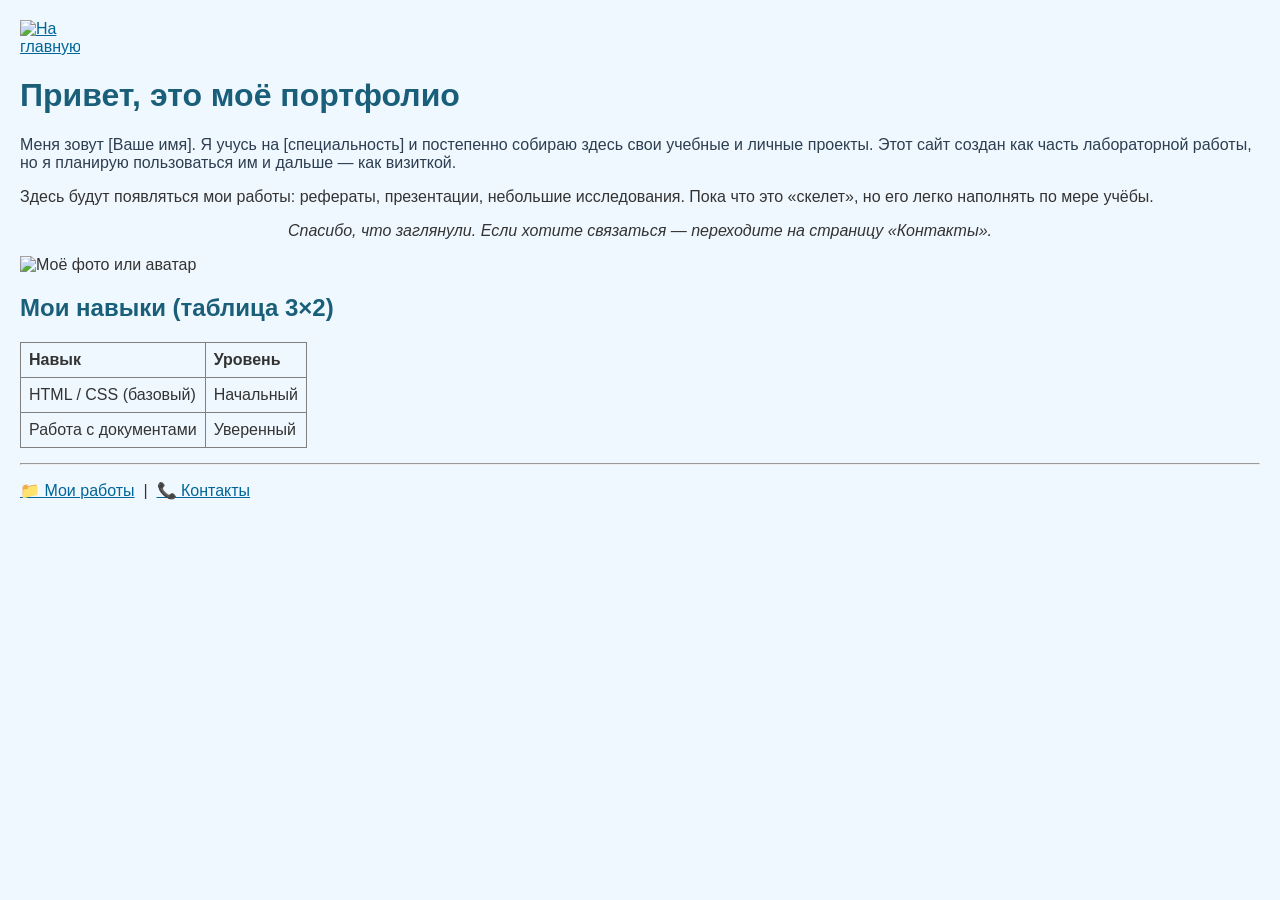
==== index.html @ 4615b254 "Add files via upload" ====
<!DOCTYPE html>
<html lang="ru">
<head>
    <meta charset="UTF-8">
    <title>Моё портфолио — Главная</title>
    <link rel="stylesheet" href="style.css">
</head>
<!-- bgcolor оставлен для выполнения требования первого задания,
     но фактический фон задаётся в style.css -->
<body bgcolor="#f0f8ff">

    <!-- Логотип-ссылка на главную (требование: картинка в левом верхнем углу) -->
    <a href="index.html">
        <img src="images/logo.png" alt="На главную" class="logo">
    </a>

    <h1 class="main-title">Привет, это моё портфолио</h1>

    <!-- Первый абзац. font использован для требования из первого задания -->
    <p>
        <font face="Arial" color="#2c3e50" size="3">
            Меня зовут [Ваше имя]. Я учусь на [специальность] и постепенно собираю здесь свои учебные и личные проекты.
            Этот сайт создан как часть лабораторной работы, но я планирую пользоваться им и дальше — как визиткой.
        </font>
    </p>

    <!-- Второй абзац -->
    <p>
        Здесь будут появляться мои работы: рефераты, презентации, небольшие исследования.
        Пока что это «скелет», но его легко наполнять по мере учёбы.
    </p>

    <!-- Третий абзац: по центру и курсивом -->
    <p style="text-align: center; font-style: italic;">
        Спасибо, что заглянули. Если хотите связаться — переходите на страницу «Контакты».
    </p>

    <!-- Картинка на главной -->
    <img src="images/avatar.jpg" alt="Моё фото или аватар" class="avatar">

    <h2>Мои навыки (таблица 3×2)</h2>
    <!-- Таблица из 3 строк и 2 столбцов -->
    <table border="1" cellpadding="8" cellspacing="0">
        <tr>
            <td><b>Навык</b></td>
            <td><b>Уровень</b></td>
        </tr>
        <tr>
            <td>HTML / CSS (базовый)</td>
            <td>Начальный</td>
        </tr>
        <tr>
            <td>Работа с документами</td>
            <td>Уверенный</td>
        </tr>
    </table>

    <hr>

    <!-- Ссылки на другие страницы сайта (требование из первого задания) -->
    <p>
        <a href="1.html">📁 Мои работы</a> &nbsp;|&nbsp;
        <a href="2.html">📞 Контакты</a>
    </p>

</body>
</html>
---- style.css ----
/* Общие стили для всех страниц */
body {
    font-family: Arial, sans-serif;
    background-color: #f0f8ff; /* цвет фона всех страниц */
    color: #333;
    margin: 20px;
}

/* Цвет всех заголовков */
h1, h2 {
    color: #1a5f7a;
}

/* Логотип в левом верхнем углу */
.logo {
    width: 60px;
    height: auto;
    display: block;
    margin-bottom: 10px;
}

/* Анимация пульсации для главного заголовка (требование HTML2) */
.main-title {
    animation: pulse 2s infinite;
}

@keyframes pulse {
    0% { transform: scale(1); }
    50% { transform: scale(1.05); }
    100% { transform: scale(1); }
}

/* Картинка на главной */
.avatar {
    max-width: 200px;
    height: auto;
    display: block;
    margin: 15px 0;
}

/* Таблица */
table {
    border-collapse: collapse;
    margin: 15px 0;
}

td {
    padding: 8px;
}

/* Страница 1: фоновое изображение для body */
.bg-page {
    background-image: url('images/bg.jpg');
    background-size: cover;
    background-attachment: fixed;
    background-color: #e8f4f8; /* запасной цвет, если картинка не загрузится */
}

/* Обтекание картинки текстом справа (требование HTML2) */
.float-right {
    float: right;
    margin: 0 0 10px 20px;
    max-width: 250px;
    height: auto;
}

/* Ссылки */
a {
    color: #006699;
}

a:hover {
    color: #ff6600;
}
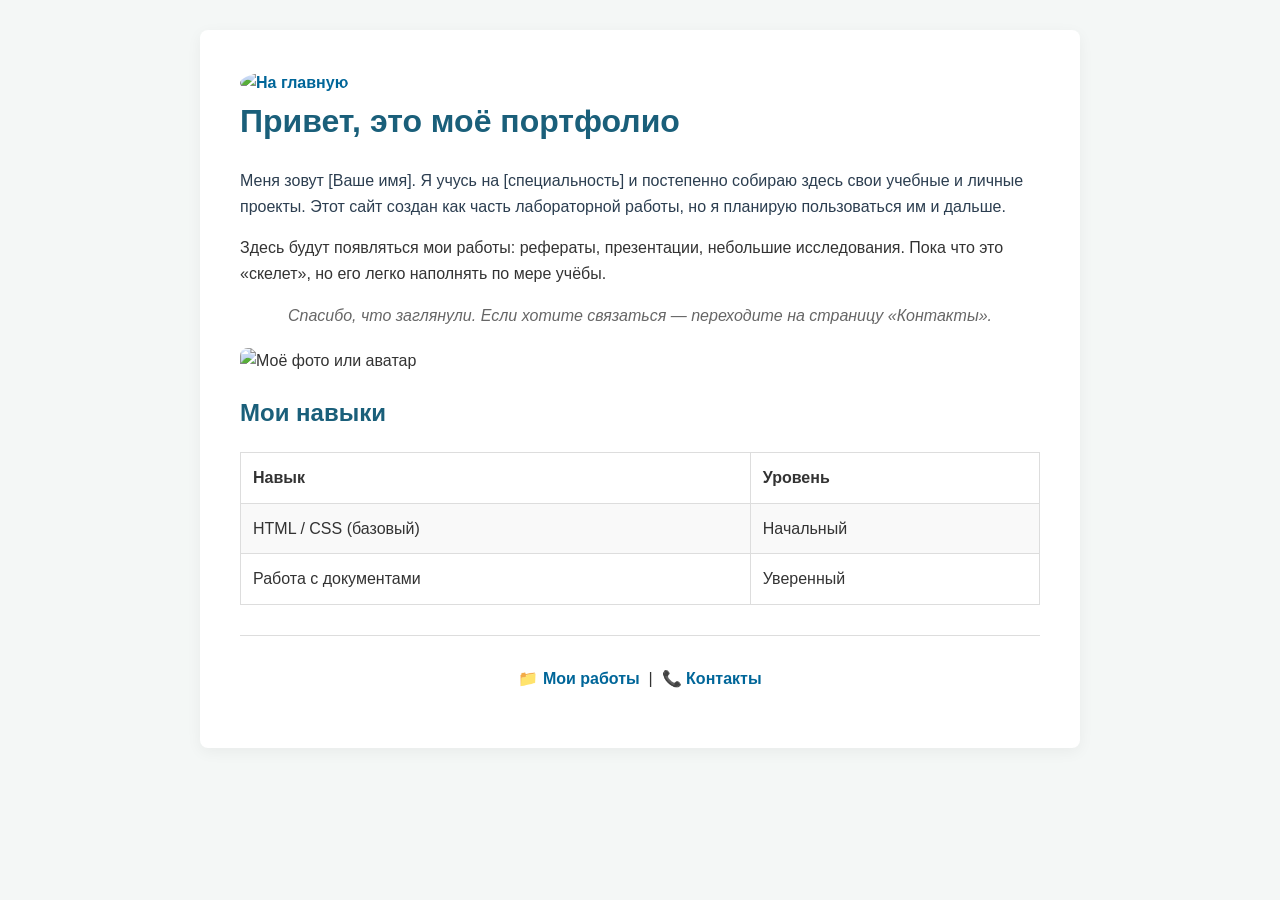
==== commit ab8af25e: "Refactor index.html for better structure and styling Refactored HTML structure and improved formatti" ====
--- a/index.html
+++ b/index.html
@@ -5,42 +5,33 @@
     <title>Моё портфолио — Главная</title>
     <link rel="stylesheet" href="style.css">
 </head>
-<!-- bgcolor оставлен для выполнения требования первого задания,
-     но фактический фон задаётся в style.css -->
 <body bgcolor="#f0f8ff">
 
-    <!-- Логотип-ссылка на главную (требование: картинка в левом верхнем углу) -->
+<div class="container">
     <a href="index.html">
         <img src="images/logo.png" alt="На главную" class="logo">
     </a>
 
     <h1 class="main-title">Привет, это моё портфолио</h1>
 
-    <!-- Первый абзац. font использован для требования из первого задания -->
     <p>
         <font face="Arial" color="#2c3e50" size="3">
-            Меня зовут [Ваше имя]. Я учусь на [специальность] и постепенно собираю здесь свои учебные и личные проекты.
-            Этот сайт создан как часть лабораторной работы, но я планирую пользоваться им и дальше — как визиткой.
+            Меня зовут [Ваше имя]. Я учусь на [специальность] и постепенно собираю здесь свои учебные и личные проекты. Этот сайт создан как часть лабораторной работы, но я планирую пользоваться им и дальше.
         </font>
     </p>
 
-    <!-- Второй абзац -->
     <p>
-        Здесь будут появляться мои работы: рефераты, презентации, небольшие исследования.
-        Пока что это «скелет», но его легко наполнять по мере учёбы.
+        Здесь будут появляться мои работы: рефераты, презентации, небольшие исследования. Пока что это «скелет», но его легко наполнять по мере учёбы.
     </p>
 
-    <!-- Третий абзац: по центру и курсивом -->
-    <p style="text-align: center; font-style: italic;">
+    <p style="text-align: center; font-style: italic; color: #666;">
         Спасибо, что заглянули. Если хотите связаться — переходите на страницу «Контакты».
     </p>
 
-    <!-- Картинка на главной -->
     <img src="images/avatar.jpg" alt="Моё фото или аватар" class="avatar">
 
-    <h2>Мои навыки (таблица 3×2)</h2>
-    <!-- Таблица из 3 строк и 2 столбцов -->
-    <table border="1" cellpadding="8" cellspacing="0">
+    <h2>Мои навыки</h2>
+    <table>
         <tr>
             <td><b>Навык</b></td>
             <td><b>Уровень</b></td>
@@ -57,11 +48,11 @@
 
     <hr>
 
-    <!-- Ссылки на другие страницы сайта (требование из первого задания) -->
-    <p>
+    <p style="text-align: center;">
         <a href="1.html">📁 Мои работы</a> &nbsp;|&nbsp;
         <a href="2.html">📞 Контакты</a>
     </p>
+</div>
 
 </body>
-</html>+</html>
--- a/style.css
+++ b/style.css
@@ -1,74 +1,109 @@
-/* Общие стили для всех страниц */
+/* Базовые настройки */
 body {
-    font-family: Arial, sans-serif;
-    background-color: #f0f8ff; /* цвет фона всех страниц */
+    font-family: 'Segoe UI', Arial, sans-serif;
+    background-color: #f4f7f6; /* Светло-серый фон */
     color: #333;
-    margin: 20px;
+    margin: 0;
+    padding: 0;
+    line-height: 1.6;
 }
 
-/* Цвет всех заголовков */
+/* Центрируем весь контент на странице */
+.container {
+    max-width: 800px;
+    margin: 30px auto;
+    background-color: #ffffff; /* Белая карточка для контента */
+    padding: 40px;
+    border-radius: 8px;
+    box-shadow: 0 4px 15px rgba(0,0,0,0.05); /* Легкая тень */
+}
+
+/* Цвет заголовков */
 h1, h2 {
     color: #1a5f7a;
+    margin-top: 0;
 }
 
-/* Логотип в левом верхнем углу */
+/* Линия-разделитель */
+hr {
+    border: 0;
+    height: 1px;
+    background: #ddd;
+    margin: 30px 0;
+}
+
+/* Логотип */
 .logo {
     width: 60px;
     height: auto;
-    display: block;
-    margin-bottom: 10px;
+    border-radius: 50%; /* Делает логотип круглым (если картинка квадратная) */
 }
 
-/* Анимация пульсации для главного заголовка (требование HTML2) */
+/* Главная картинка (аватар) */
+.avatar {
+    max-width: 100%;
+    height: auto;
+    border-radius: 8px;
+    margin: 20px 0;
+    display: block;
+}
+
+/* Картинка справа от текста на странице "Работы" */
+.float-right {
+    float: right;
+    margin: 0 0 15px 25px;
+    max-width: 250px;
+    height: auto;
+    border-radius: 8px;
+}
+
+/* Таблица */
+table {
+    width: 100%;
+    border-collapse: collapse;
+    margin: 20px 0;
+    background-color: #fff;
+}
+
+td {
+    padding: 12px;
+    border: 1px solid #ddd;
+    text-align: left;
+}
+
+tr:nth-child(even) {
+    background-color: #f9f9f9;
+}
+
+/* Ссылки */
+a {
+    color: #006699;
+    text-decoration: none;
+    font-weight: bold;
+}
+
+a:hover {
+    color: #ff6600;
+    text-decoration: underline;
+}
+
+/* Анимация (требование задания) */
 .main-title {
     animation: pulse 2s infinite;
 }
 
 @keyframes pulse {
     0% { transform: scale(1); }
-    50% { transform: scale(1.05); }
+    50% { transform: scale(1.03); color: #2c8caf; }
     100% { transform: scale(1); }
 }
 
-/* Картинка на главной */
-.avatar {
-    max-width: 200px;
-    height: auto;
-    display: block;
-    margin: 15px 0;
-}
-
-/* Таблица */
-table {
-    border-collapse: collapse;
-    margin: 15px 0;
-}
-
-td {
-    padding: 8px;
-}
-
-/* Страница 1: фоновое изображение для body */
+/* Фоновая картинка для страницы 1.html */
 .bg-page {
     background-image: url('images/bg.jpg');
     background-size: cover;
     background-attachment: fixed;
-    background-color: #e8f4f8; /* запасной цвет, если картинка не загрузится */
 }
-
-/* Обтекание картинки текстом справа (требование HTML2) */
-.float-right {
-    float: right;
-    margin: 0 0 10px 20px;
-    max-width: 250px;
-    height: auto;
+.bg-page .container {
+    background-color: rgba(255, 255, 255, 0.95); /* Полупрозрачный белый фон, чтобы текст читался */
 }
-
-/* Ссылки */
-a {
-    color: #006699;
-}
-
-a:hover {
-    color: #ff6600;
-}
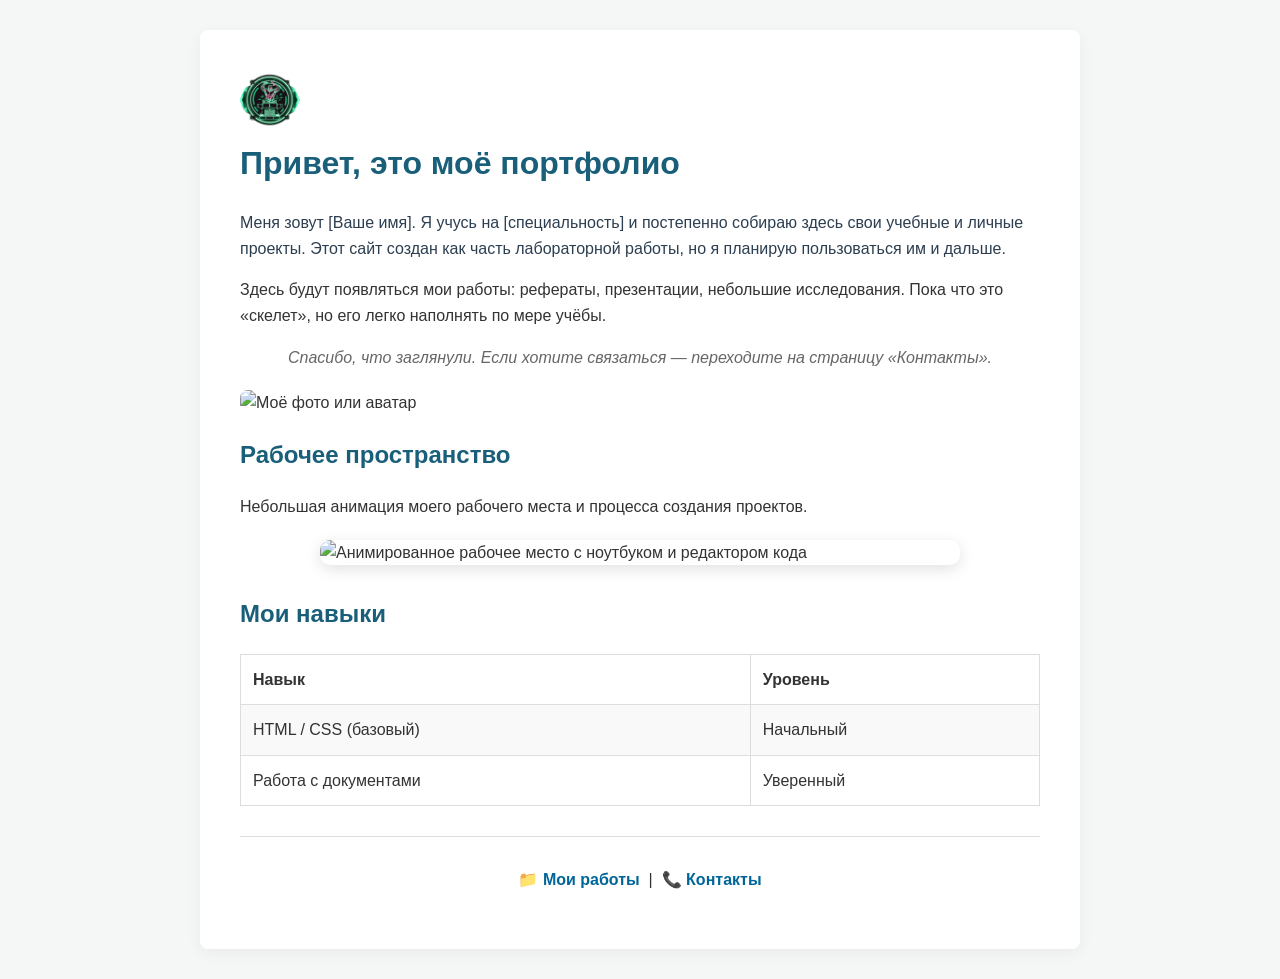
==== commit ae5a4f46: "Add files via upload" ====
--- a/index.html
+++ b/index.html
@@ -1,58 +1,65 @@
-<!DOCTYPE html>
-<html lang="ru">
-<head>
-    <meta charset="UTF-8">
-    <title>Моё портфолио — Главная</title>
-    <link rel="stylesheet" href="style.css">
-</head>
-<body bgcolor="#f0f8ff">
-
-<div class="container">
-    <a href="index.html">
-        <img src="images/logo.png" alt="На главную" class="logo">
-    </a>
-
-    <h1 class="main-title">Привет, это моё портфолио</h1>
-
-    <p>
-        <font face="Arial" color="#2c3e50" size="3">
-            Меня зовут [Ваше имя]. Я учусь на [специальность] и постепенно собираю здесь свои учебные и личные проекты. Этот сайт создан как часть лабораторной работы, но я планирую пользоваться им и дальше.
-        </font>
-    </p>
-
-    <p>
-        Здесь будут появляться мои работы: рефераты, презентации, небольшие исследования. Пока что это «скелет», но его легко наполнять по мере учёбы.
-    </p>
-
-    <p style="text-align: center; font-style: italic; color: #666;">
-        Спасибо, что заглянули. Если хотите связаться — переходите на страницу «Контакты».
-    </p>
-
-    <img src="images/avatar.jpg" alt="Моё фото или аватар" class="avatar">
-
-    <h2>Мои навыки</h2>
-    <table>
-        <tr>
-            <td><b>Навык</b></td>
-            <td><b>Уровень</b></td>
-        </tr>
-        <tr>
-            <td>HTML / CSS (базовый)</td>
-            <td>Начальный</td>
-        </tr>
-        <tr>
-            <td>Работа с документами</td>
-            <td>Уверенный</td>
-        </tr>
-    </table>
-
-    <hr>
-
-    <p style="text-align: center;">
-        <a href="1.html">📁 Мои работы</a> &nbsp;|&nbsp;
-        <a href="2.html">📞 Контакты</a>
-    </p>
-</div>
-
-</body>
-</html>
+<!DOCTYPE html>
+<html lang="ru">
+<head>
+    <meta charset="UTF-8">
+    <title>Моё портфолио — Главная</title>
+    <link rel="stylesheet" href="style.css">
+</head>
+<body bgcolor="#f0f8ff">
+
+<div class="container">
+    <a href="index.html">
+        <img src="images/logo.png" alt="На главную" class="logo">
+    </a>
+
+    <h1 class="main-title">Привет, это моё портфолио</h1>
+
+    <p>
+        <font face="Arial" color="#2c3e50" size="3">
+            Меня зовут [Ваше имя]. Я учусь на [специальность] и постепенно собираю здесь свои учебные и личные проекты. Этот сайт создан как часть лабораторной работы, но я планирую пользоваться им и дальше.
+        </font>
+    </p>
+
+    <p>
+        Здесь будут появляться мои работы: рефераты, презентации, небольшие исследования. Пока что это «скелет», но его легко наполнять по мере учёбы.
+    </p>
+
+    <p style="text-align: center; font-style: italic; color: #666;">
+        Спасибо, что заглянули. Если хотите связаться — переходите на страницу «Контакты».
+    </p>
+
+    <img src="images/avatar.jpg" alt="Моё фото или аватар" class="avatar">
+
+
+    <h2>Рабочее пространство</h2>
+    <p>Небольшая анимация моего рабочего места и процесса создания проектов.</p>
+    <img src="images/portfolio-workspace.gif"
+         alt="Анимированное рабочее место с ноутбуком и редактором кода"
+         class="portfolio-gif">
+
+    <h2>Мои навыки</h2>
+    <table>
+        <tr>
+            <td><b>Навык</b></td>
+            <td><b>Уровень</b></td>
+        </tr>
+        <tr>
+            <td>HTML / CSS (базовый)</td>
+            <td>Начальный</td>
+        </tr>
+        <tr>
+            <td>Работа с документами</td>
+            <td>Уверенный</td>
+        </tr>
+    </table>
+
+    <hr>
+
+    <p style="text-align: center;">
+        <a href="1.html">📁 Мои работы</a> &nbsp;|&nbsp;
+        <a href="2.html">📞 Контакты</a>
+    </p>
+</div>
+
+</body>
+</html>
--- a/style.css
+++ b/style.css
@@ -1,109 +1,121 @@
-/* Базовые настройки */
-body {
-    font-family: 'Segoe UI', Arial, sans-serif;
-    background-color: #f4f7f6; /* Светло-серый фон */
-    color: #333;
-    margin: 0;
-    padding: 0;
-    line-height: 1.6;
-}
-
-/* Центрируем весь контент на странице */
-.container {
-    max-width: 800px;
-    margin: 30px auto;
-    background-color: #ffffff; /* Белая карточка для контента */
-    padding: 40px;
-    border-radius: 8px;
-    box-shadow: 0 4px 15px rgba(0,0,0,0.05); /* Легкая тень */
-}
-
-/* Цвет заголовков */
-h1, h2 {
-    color: #1a5f7a;
-    margin-top: 0;
-}
-
-/* Линия-разделитель */
-hr {
-    border: 0;
-    height: 1px;
-    background: #ddd;
-    margin: 30px 0;
-}
-
-/* Логотип */
-.logo {
-    width: 60px;
-    height: auto;
-    border-radius: 50%; /* Делает логотип круглым (если картинка квадратная) */
-}
-
-/* Главная картинка (аватар) */
-.avatar {
-    max-width: 100%;
-    height: auto;
-    border-radius: 8px;
-    margin: 20px 0;
-    display: block;
-}
-
-/* Картинка справа от текста на странице "Работы" */
-.float-right {
-    float: right;
-    margin: 0 0 15px 25px;
-    max-width: 250px;
-    height: auto;
-    border-radius: 8px;
-}
-
-/* Таблица */
-table {
-    width: 100%;
-    border-collapse: collapse;
-    margin: 20px 0;
-    background-color: #fff;
-}
-
-td {
-    padding: 12px;
-    border: 1px solid #ddd;
-    text-align: left;
-}
-
-tr:nth-child(even) {
-    background-color: #f9f9f9;
-}
-
-/* Ссылки */
-a {
-    color: #006699;
-    text-decoration: none;
-    font-weight: bold;
-}
-
-a:hover {
-    color: #ff6600;
-    text-decoration: underline;
-}
-
-/* Анимация (требование задания) */
-.main-title {
-    animation: pulse 2s infinite;
-}
-
-@keyframes pulse {
-    0% { transform: scale(1); }
-    50% { transform: scale(1.03); color: #2c8caf; }
-    100% { transform: scale(1); }
-}
-
-/* Фоновая картинка для страницы 1.html */
-.bg-page {
-    background-image: url('images/bg.jpg');
-    background-size: cover;
-    background-attachment: fixed;
-}
-.bg-page .container {
-    background-color: rgba(255, 255, 255, 0.95); /* Полупрозрачный белый фон, чтобы текст читался */
-}
+/* Базовые настройки */
+body {
+    font-family: 'Segoe UI', Arial, sans-serif;
+    background-color: #f4f7f6; /* Светло-серый фон */
+    color: #333;
+    margin: 0;
+    padding: 0;
+    line-height: 1.6;
+}
+
+/* Центрируем весь контент на странице */
+.container {
+    max-width: 800px;
+    margin: 30px auto;
+    background-color: #ffffff; /* Белая карточка для контента */
+    padding: 40px;
+    border-radius: 8px;
+    box-shadow: 0 4px 15px rgba(0,0,0,0.05); /* Легкая тень */
+}
+
+/* Цвет заголовков */
+h1, h2 {
+    color: #1a5f7a;
+    margin-top: 0;
+}
+
+/* Линия-разделитель */
+hr {
+    border: 0;
+    height: 1px;
+    background: #ddd;
+    margin: 30px 0;
+}
+
+/* Логотип */
+.logo {
+    width: 60px;
+    height: auto;
+    border-radius: 50%; /* Делает логотип круглым (если картинка квадратная) */
+}
+
+/* Главная картинка (аватар) */
+.avatar {
+    max-width: 100%;
+    height: auto;
+    border-radius: 8px;
+    margin: 20px 0;
+    display: block;
+}
+
+/* Картинка справа от текста на странице "Работы" */
+.float-right {
+    float: right;
+    margin: 0 0 15px 25px;
+    max-width: 250px;
+    height: auto;
+    border-radius: 8px;
+}
+
+/* Таблица */
+table {
+    width: 100%;
+    border-collapse: collapse;
+    margin: 20px 0;
+    background-color: #fff;
+}
+
+td {
+    padding: 12px;
+    border: 1px solid #ddd;
+    text-align: left;
+}
+
+tr:nth-child(even) {
+    background-color: #f9f9f9;
+}
+
+/* Ссылки */
+a {
+    color: #006699;
+    text-decoration: none;
+    font-weight: bold;
+}
+
+a:hover {
+    color: #ff6600;
+    text-decoration: underline;
+}
+
+/* Анимация (требование задания) */
+.main-title {
+    animation: pulse 2s infinite;
+}
+
+@keyframes pulse {
+    0% { transform: scale(1); }
+    50% { transform: scale(1.03); color: #2c8caf; }
+    100% { transform: scale(1); }
+}
+
+/* Фоновая картинка для страницы 1.html */
+.bg-page {
+    background-image: url('images/bg.jpg');
+    background-size: cover;
+    background-attachment: fixed;
+}
+.bg-page .container {
+    background-color: rgba(255, 255, 255, 0.95); /* Полупрозрачный белый фон, чтобы текст читался */
+}
+
+
+/* GIF-анимация рабочего пространства в портфолио */
+.portfolio-gif {
+    display: block;
+    width: 100%;
+    max-width: 640px;
+    height: auto;
+    margin: 20px auto 30px;
+    border-radius: 10px;
+    box-shadow: 0 4px 15px rgba(0, 0, 0, 0.12);
+}
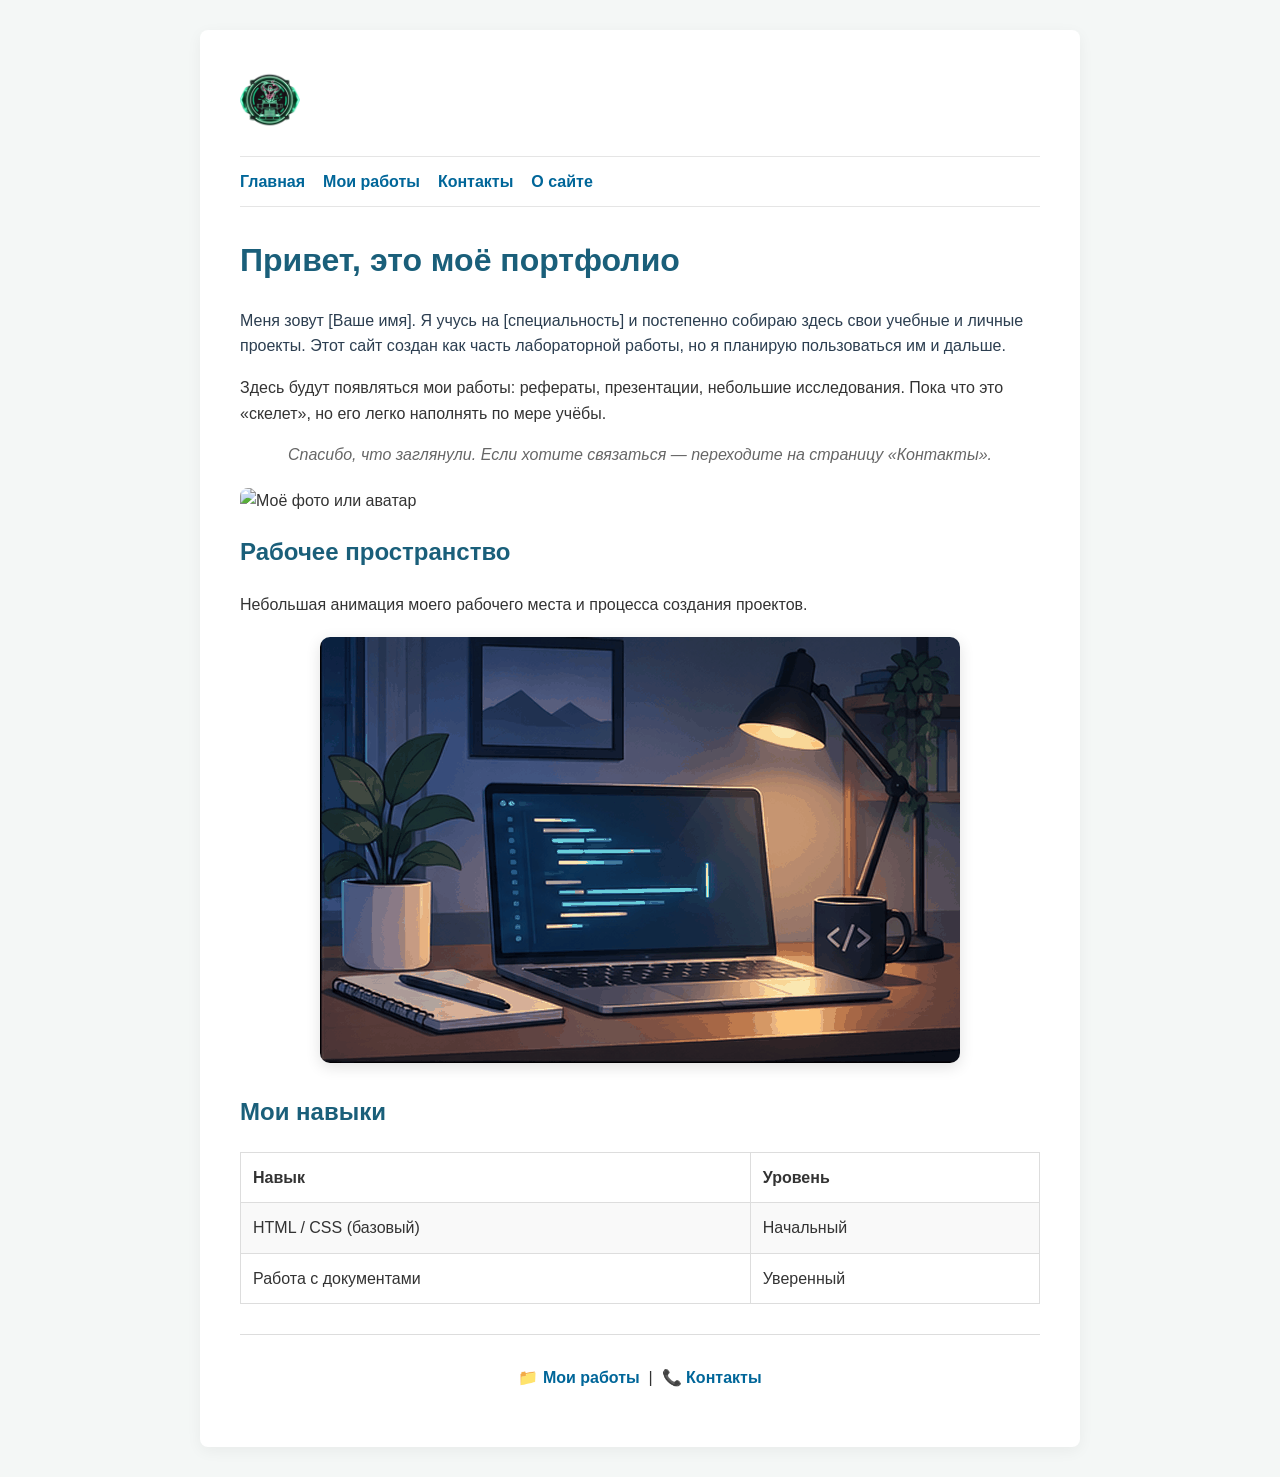
==== commit 3707c389: "Add files via upload" ====
--- a/index.html
+++ b/index.html
@@ -5,12 +5,20 @@
     <title>Моё портфолио — Главная</title>
     <link rel="stylesheet" href="style.css">
 </head>
-<body bgcolor="#f0f8ff">
+<body>
 
 <div class="container">
     <a href="index.html">
         <img src="images/logo.png" alt="На главную" class="logo">
     </a>
+
+
+    <nav class="site-nav">
+        <a href="index.html">Главная</a>
+        <a href="1.html">Мои работы</a>
+        <a href="2.html">Контакты</a>
+        <a href="3.html">О сайте</a>
+    </nav>
 
     <h1 class="main-title">Привет, это моё портфолио</h1>
 
--- a/style.css
+++ b/style.css
@@ -48,13 +48,41 @@
     display: block;
 }
 
-/* Картинка справа от текста на странице "Работы" */
-.float-right {
-    float: right;
-    margin: 0 0 15px 25px;
+/* Картинка слева, текст справа — требование задания */
+.image-text {
+    display: flex;
+    align-items: flex-start;
+    gap: 25px;
+    margin: 20px 0;
+}
+
+.work-image {
+    display: block;
+    width: 38%;
     max-width: 250px;
     height: auto;
     border-radius: 8px;
+}
+
+.side-text {
+    flex: 1;
+}
+.side-text p:first-child {
+    margin-top: 0;
+}
+
+/* Единая навигация на всех страницах */
+.site-nav {
+    display: flex;
+    flex-wrap: wrap;
+    gap: 18px;
+    margin: 18px 0 28px;
+    padding: 12px 0;
+    border-top: 1px solid #e5e5e5;
+    border-bottom: 1px solid #e5e5e5;
+}
+.site-nav a {
+    display: inline-block;
 }
 
 /* Таблица */
@@ -119,3 +147,21 @@
     border-radius: 10px;
     box-shadow: 0 4px 15px rgba(0, 0, 0, 0.12);
 }
+
+
+/* Чтобы блок с картинкой и текстом правильно выглядел на телефонах */
+@media (max-width: 600px) {
+    .container {
+        margin: 12px;
+        padding: 20px;
+    }
+
+    .image-text {
+        flex-direction: column;
+    }
+
+    .work-image {
+        width: 100%;
+        max-width: 100%;
+    }
+}
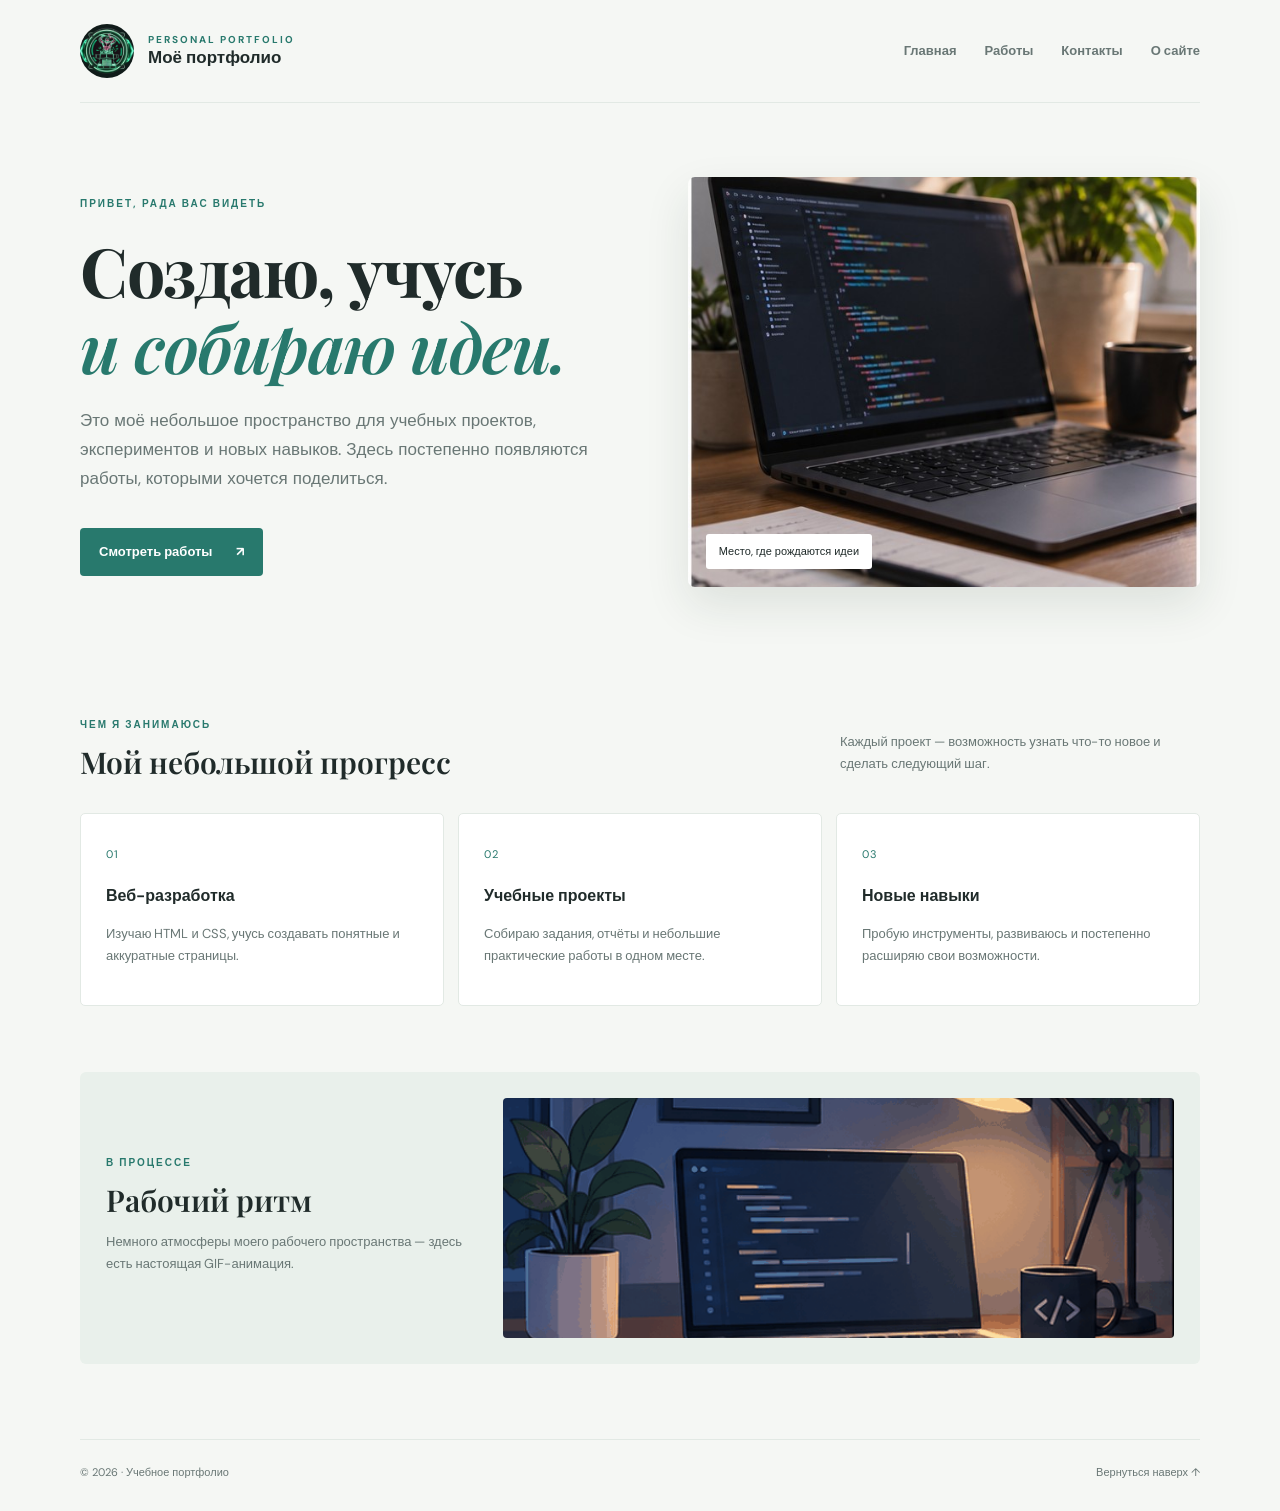
==== commit 6821b1b9: "Add files via upload" ====
--- a/index.html
+++ b/index.html
@@ -1,73 +1,3 @@
-<!DOCTYPE html>
-<html lang="ru">
-<head>
-    <meta charset="UTF-8">
-    <title>Моё портфолио — Главная</title>
-    <link rel="stylesheet" href="style.css">
-</head>
-<body>
-
-<div class="container">
-    <a href="index.html">
-        <img src="images/logo.png" alt="На главную" class="logo">
-    </a>
-
-
-    <nav class="site-nav">
-        <a href="index.html">Главная</a>
-        <a href="1.html">Мои работы</a>
-        <a href="2.html">Контакты</a>
-        <a href="3.html">О сайте</a>
-    </nav>
-
-    <h1 class="main-title">Привет, это моё портфолио</h1>
-
-    <p>
-        <font face="Arial" color="#2c3e50" size="3">
-            Меня зовут [Ваше имя]. Я учусь на [специальность] и постепенно собираю здесь свои учебные и личные проекты. Этот сайт создан как часть лабораторной работы, но я планирую пользоваться им и дальше.
-        </font>
-    </p>
-
-    <p>
-        Здесь будут появляться мои работы: рефераты, презентации, небольшие исследования. Пока что это «скелет», но его легко наполнять по мере учёбы.
-    </p>
-
-    <p style="text-align: center; font-style: italic; color: #666;">
-        Спасибо, что заглянули. Если хотите связаться — переходите на страницу «Контакты».
-    </p>
-
-    <img src="images/avatar.jpg" alt="Моё фото или аватар" class="avatar">
-
-
-    <h2>Рабочее пространство</h2>
-    <p>Небольшая анимация моего рабочего места и процесса создания проектов.</p>
-    <img src="images/portfolio-workspace.gif"
-         alt="Анимированное рабочее место с ноутбуком и редактором кода"
-         class="portfolio-gif">
-
-    <h2>Мои навыки</h2>
-    <table>
-        <tr>
-            <td><b>Навык</b></td>
-            <td><b>Уровень</b></td>
-        </tr>
-        <tr>
-            <td>HTML / CSS (базовый)</td>
-            <td>Начальный</td>
-        </tr>
-        <tr>
-            <td>Работа с документами</td>
-            <td>Уверенный</td>
-        </tr>
-    </table>
-
-    <hr>
-
-    <p style="text-align: center;">
-        <a href="1.html">📁 Мои работы</a> &nbsp;|&nbsp;
-        <a href="2.html">📞 Контакты</a>
-    </p>
-</div>
-
-</body>
-</html>
+<!doctype html><html lang="ru"><head><meta charset="utf-8"><meta name="viewport" content="width=device-width, initial-scale=1"><meta name="description" content="Личное учебное портфолио и проекты."><title>Главная — Моё портфолио</title><link rel="stylesheet" href="style.css"></head><body class=""><div class="site-shell"><header class="site-header"><a class="brand" href="index.html" aria-label="На главную"><img src="images/logo.png" alt="Логотип портфолио — перейти на главную"></a><div class="brand-name"><span class="eyebrow">PERSONAL PORTFOLIO</span><strong>Моё портфолио</strong></div><nav class="site-nav" aria-label="Основная навигация"><a href="index.html">Главная</a><a href="1.html">Работы</a><a href="2.html">Контакты</a><a href="3.html">О сайте</a></nav></header><main><section class="hero"><div class="hero-copy"><span class="eyebrow">ПРИВЕТ, РАДА ВАС ВИДЕТЬ</span><h1>Создаю, учусь<br><em>и собираю идеи.</em></h1><p class="lead">Это моё небольшое пространство для учебных проектов, экспериментов и новых навыков. Здесь постепенно появляются работы, которыми хочется поделиться.</p><a class="button" href="1.html">Смотреть работы <span>↗</span></a></div><div class="hero-photo"><img src="images/avatar.jpg" alt="Ноутбук с открытым редактором кода на уютном рабочем столе"><span class="photo-note">Место, где рождаются идеи</span></div></section>
+<section class="section"><div class="section-heading"><div><span class="eyebrow">ЧЕМ Я ЗАНИМАЮСЬ</span><h2>Мой небольшой прогресс</h2></div><p>Каждый проект — возможность узнать что-то новое и сделать следующий шаг.</p></div><div class="feature-grid"><article class="feature"><span class="feature-number">01</span><h3>Веб-разработка</h3><p>Изучаю HTML и CSS, учусь создавать понятные и аккуратные страницы.</p></article><article class="feature"><span class="feature-number">02</span><h3>Учебные проекты</h3><p>Собираю задания, отчёты и небольшие практические работы в одном месте.</p></article><article class="feature"><span class="feature-number">03</span><h3>Новые навыки</h3><p>Пробую инструменты, развиваюсь и постепенно расширяю свои возможности.</p></article></div></section>
+<section class="animation-panel"><div><span class="eyebrow">В ПРОЦЕССЕ</span><h2>Рабочий ритм</h2><p>Немного атмосферы моего рабочего пространства — здесь есть настоящая GIF-анимация.</p></div><img src="images/portfolio-workspace.gif" alt="Анимированная иллюстрация рабочего пространства с компьютером"></section></main><footer class="site-footer"><span>© 2026 · Учебное портфолио</span><a href="index.html">Вернуться наверх ↑</a></footer></div></body></html>
--- a/style.css
+++ b/style.css
@@ -1,167 +1,2 @@
-/* Базовые настройки */
-body {
-    font-family: 'Segoe UI', Arial, sans-serif;
-    background-color: #f4f7f6; /* Светло-серый фон */
-    color: #333;
-    margin: 0;
-    padding: 0;
-    line-height: 1.6;
-}
-
-/* Центрируем весь контент на странице */
-.container {
-    max-width: 800px;
-    margin: 30px auto;
-    background-color: #ffffff; /* Белая карточка для контента */
-    padding: 40px;
-    border-radius: 8px;
-    box-shadow: 0 4px 15px rgba(0,0,0,0.05); /* Легкая тень */
-}
-
-/* Цвет заголовков */
-h1, h2 {
-    color: #1a5f7a;
-    margin-top: 0;
-}
-
-/* Линия-разделитель */
-hr {
-    border: 0;
-    height: 1px;
-    background: #ddd;
-    margin: 30px 0;
-}
-
-/* Логотип */
-.logo {
-    width: 60px;
-    height: auto;
-    border-radius: 50%; /* Делает логотип круглым (если картинка квадратная) */
-}
-
-/* Главная картинка (аватар) */
-.avatar {
-    max-width: 100%;
-    height: auto;
-    border-radius: 8px;
-    margin: 20px 0;
-    display: block;
-}
-
-/* Картинка слева, текст справа — требование задания */
-.image-text {
-    display: flex;
-    align-items: flex-start;
-    gap: 25px;
-    margin: 20px 0;
-}
-
-.work-image {
-    display: block;
-    width: 38%;
-    max-width: 250px;
-    height: auto;
-    border-radius: 8px;
-}
-
-.side-text {
-    flex: 1;
-}
-.side-text p:first-child {
-    margin-top: 0;
-}
-
-/* Единая навигация на всех страницах */
-.site-nav {
-    display: flex;
-    flex-wrap: wrap;
-    gap: 18px;
-    margin: 18px 0 28px;
-    padding: 12px 0;
-    border-top: 1px solid #e5e5e5;
-    border-bottom: 1px solid #e5e5e5;
-}
-.site-nav a {
-    display: inline-block;
-}
-
-/* Таблица */
-table {
-    width: 100%;
-    border-collapse: collapse;
-    margin: 20px 0;
-    background-color: #fff;
-}
-
-td {
-    padding: 12px;
-    border: 1px solid #ddd;
-    text-align: left;
-}
-
-tr:nth-child(even) {
-    background-color: #f9f9f9;
-}
-
-/* Ссылки */
-a {
-    color: #006699;
-    text-decoration: none;
-    font-weight: bold;
-}
-
-a:hover {
-    color: #ff6600;
-    text-decoration: underline;
-}
-
-/* Анимация (требование задания) */
-.main-title {
-    animation: pulse 2s infinite;
-}
-
-@keyframes pulse {
-    0% { transform: scale(1); }
-    50% { transform: scale(1.03); color: #2c8caf; }
-    100% { transform: scale(1); }
-}
-
-/* Фоновая картинка для страницы 1.html */
-.bg-page {
-    background-image: url('images/bg.jpg');
-    background-size: cover;
-    background-attachment: fixed;
-}
-.bg-page .container {
-    background-color: rgba(255, 255, 255, 0.95); /* Полупрозрачный белый фон, чтобы текст читался */
-}
-
-
-/* GIF-анимация рабочего пространства в портфолио */
-.portfolio-gif {
-    display: block;
-    width: 100%;
-    max-width: 640px;
-    height: auto;
-    margin: 20px auto 30px;
-    border-radius: 10px;
-    box-shadow: 0 4px 15px rgba(0, 0, 0, 0.12);
-}
-
-
-/* Чтобы блок с картинкой и текстом правильно выглядел на телефонах */
-@media (max-width: 600px) {
-    .container {
-        margin: 12px;
-        padding: 20px;
-    }
-
-    .image-text {
-        flex-direction: column;
-    }
-
-    .work-image {
-        width: 100%;
-        max-width: 100%;
-    }
-}
+@import url('https://fonts.googleapis.com/css2?family=DM+Sans:wght@400;500;600;700&family=Playfair+Display:ital,wght@0,600;0,700;1,600;1,700&display=swap');
+:root{--ink:#202b2a;--muted:#697775;--accent:#28796d;--accent-dark:#1d5d54;--paper:#f5f7f4;--line:#e2e9e4;--white:#fff;--serif:'Playfair Display',Georgia,serif;--sans:'DM Sans',Arial,sans-serif}*{box-sizing:border-box}html{scroll-behavior:smooth}body{margin:0;background:var(--paper);color:var(--ink);font:16px/1.7 var(--sans)}a{color:inherit}.site-shell{width:min(1120px,calc(100% - 48px));margin:auto}.site-header{display:flex;align-items:center;gap:14px;padding:24px 0;border-bottom:1px solid var(--line)}.brand img{display:block;width:54px;height:54px;object-fit:cover;border-radius:50%;background:#101b19}.brand-name{display:grid;line-height:1.25}.brand-name strong{font-size:17px}.eyebrow{font-size:10px;letter-spacing:2px;font-weight:700;color:var(--accent)}.site-nav{display:flex;gap:28px;margin-left:auto}.site-nav a{text-decoration:none;color:var(--muted);font-size:13px;font-weight:600;transition:color .2s}.site-nav a:hover,.site-nav a:focus{color:var(--accent)}main{min-height:65vh}.hero{display:grid;grid-template-columns:1.03fr .97fr;gap:64px;align-items:center;padding:74px 0 80px}.hero h1,.page-intro h1{font:700 clamp(42px,6vw,68px)/1.12 var(--serif);letter-spacing:-1.5px;margin:16px 0 22px}.hero h1 em{color:var(--accent);font-weight:600}.lead{font-size:17px;color:var(--muted);max-width:560px}.button{display:inline-flex;gap:24px;align-items:center;margin-top:18px;padding:13px 19px;background:var(--accent);color:white;text-decoration:none;border-radius:4px;font-size:13px;font-weight:700;transition:background .2s,transform .2s}.button:hover{background:var(--accent-dark);transform:translateY(-2px)}.hero-photo{position:relative}.hero-photo img{width:100%;height:410px;object-fit:cover;border-radius:7px;display:block;box-shadow:0 18px 45px #1b33251c}.photo-note{position:absolute;bottom:18px;left:18px;background:#fffF;padding:8px 13px;border-radius:3px;font-size:11px}.section{padding:42px 0 66px}.section-heading{display:flex;justify-content:space-between;align-items:end;gap:30px;margin-bottom:25px}.section-heading h2,.animation-panel h2,.work-feature h2,.contact-card h2,.about-text h2{font:600 30px/1.2 var(--serif);margin:8px 0}.section-heading p{max-width:360px;color:var(--muted);font-size:13px}.feature-grid{display:grid;grid-template-columns:repeat(3,1fr);gap:14px}.feature{background:var(--white);padding:25px;border:1px solid var(--line);border-radius:5px;transition:transform .25s,box-shadow .25s}.feature:hover{transform:translateY(-5px);box-shadow:0 12px 25px #1b332510}.feature-number{color:var(--accent);font-size:11px;letter-spacing:1px}.feature h3{font-size:16px;margin:16px 0 8px}.feature p,.work-feature p,.about-text p{font-size:13px;color:var(--muted)}.animation-panel{display:grid;grid-template-columns:.7fr 1.3fr;gap:36px;align-items:center;padding:26px;background:#e9f0eb;border-radius:6px;margin-bottom:75px}.animation-panel p{font-size:13px;color:var(--muted)}.animation-panel img{width:100%;height:240px;object-fit:cover;border-radius:4px}.page-intro{padding:68px 0 38px}.page-intro h1{margin-bottom:12px}.page-intro .lead{max-width:650px}.dot{color:var(--accent)}.work-feature{display:grid;grid-template-columns:1fr 1fr;gap:40px;align-items:center;padding:20px;background:white;border:1px solid var(--line);border-radius:6px}.work-feature img{width:100%;height:310px;object-fit:cover;border-radius:4px}.file-list{border-top:1px solid var(--line)}.file-item{display:flex;align-items:center;gap:18px;padding:17px 12px;border-bottom:1px solid var(--line);text-decoration:none;transition:background .2s}.file-item:hover{background:#eaf1ec}.file-type{display:grid;place-items:center;width:52px;height:48px;background:#e5f0e9;color:var(--accent);font-size:10px;font-weight:700;border-radius:4px}.file-item span:nth-child(2){display:grid}.file-item strong{font-size:14px}.file-item small{font-size:11px;color:var(--muted)}.file-item>b{margin-left:auto;color:var(--accent)}.contact-card{display:grid;grid-template-columns:1fr 1fr;gap:45px;padding:38px;background:white;border:1px solid var(--line);border-radius:6px;margin-bottom:80px}.contact-lines>div{display:grid;gap:5px;margin-bottom:20px}.contact-lines small{font-size:10px;letter-spacing:1.5px;color:var(--accent);font-weight:700}.contact-lines a,.contact-lines span{font-size:15px;text-decoration:none}.hint{font-size:11px;color:var(--muted);padding:12px;background:var(--paper)}.about-layout{display:grid;grid-template-columns:1fr 1fr;gap:42px;align-items:center;margin:0 0 80px;padding:24px;background:#ffffffed;border-radius:6px}.about-layout img{width:100%;height:360px;object-fit:cover;border-radius:4px}.text-link{display:inline-block;color:var(--accent);font-size:13px;font-weight:700;text-decoration:none;margin-top:10px}.site-footer{display:flex;justify-content:space-between;padding:23px 0 30px;border-top:1px solid var(--line);font-size:11px;color:var(--muted)}.site-footer a{text-decoration:none}.bg-page{background:linear-gradient(#f5f7f4e8,#f5f7f4e8),url('images/bg.jpg') center/cover fixed}.bg-page .about-layout{backdrop-filter:blur(4px)}@keyframes gentle-float{0%,100%{transform:translateY(0)}50%{transform:translateY(-7px)}}.hero-photo{animation:gentle-float 6s ease-in-out infinite}@media(prefers-reduced-motion:reduce){*,*::before,*::after{scroll-behavior:auto!important;animation:none!important;transition:none!important}}@media(max-width:760px){.site-shell{width:min(100% - 30px,600px)}.site-header{flex-wrap:wrap}.site-nav{width:100%;margin:10px 0 0;gap:20px;flex-wrap:wrap}.hero,.work-feature,.contact-card,.about-layout,.animation-panel{grid-template-columns:1fr;gap:24px}.hero{padding:48px 0}.hero-photo img{height:300px}.feature-grid{grid-template-columns:1fr}.section-heading{display:block}.work-feature img,.about-layout img{height:260px}.page-intro{padding:48px 0 28px}.contact-card{padding:24px}.animation-panel{padding:20px}.animation-panel img{height:200px}}@media(max-width:420px){.site-nav{gap:12px}.site-nav a{font-size:12px}.brand-name strong{font-size:15px}.hero h1,.page-intro h1{font-size:42px}}
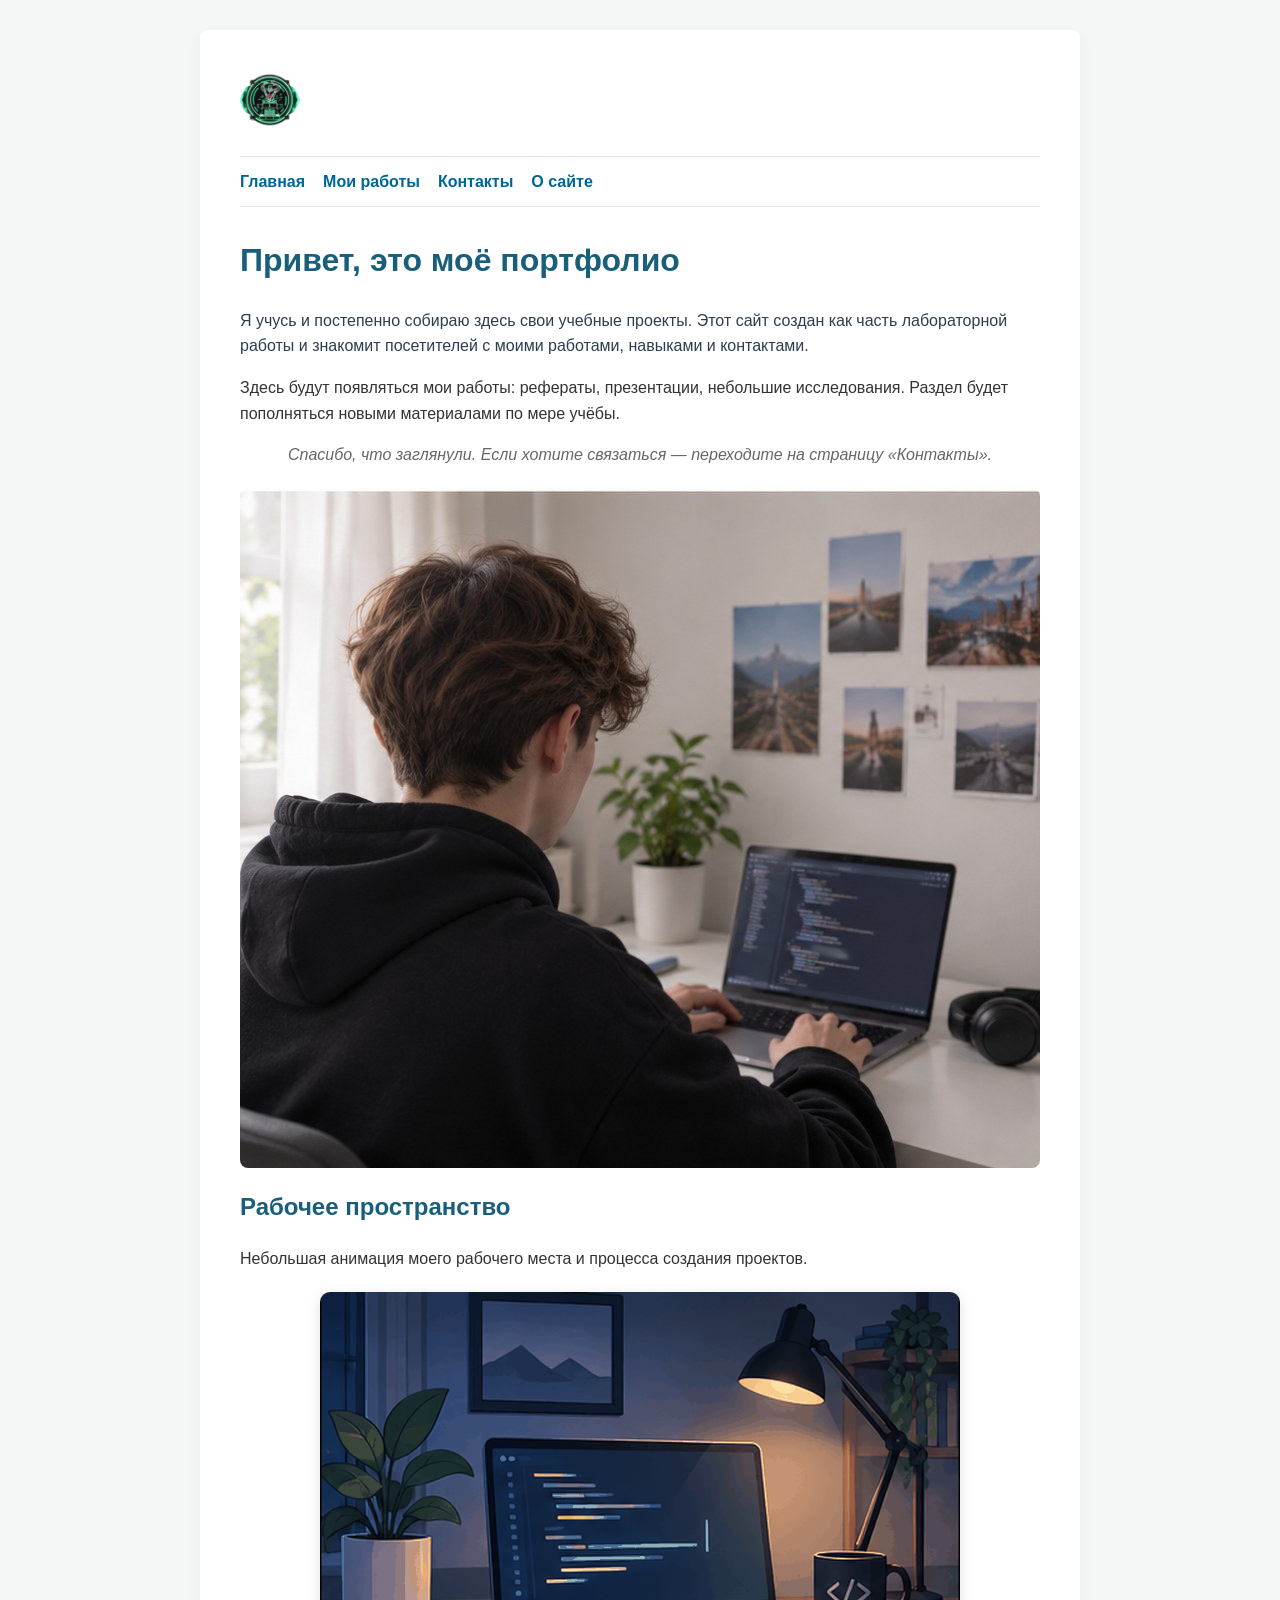
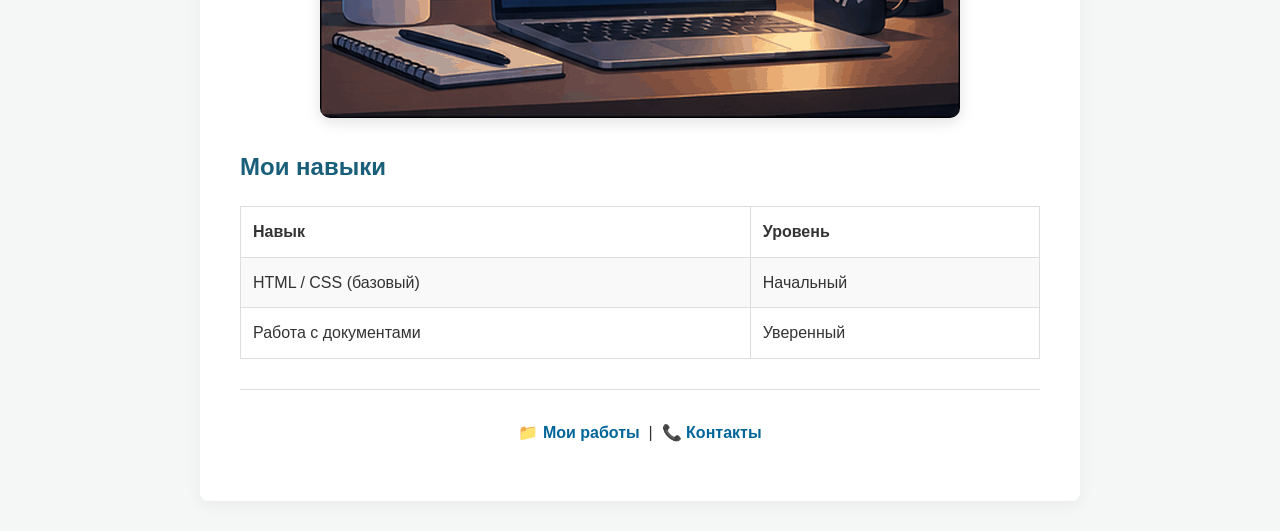
==== commit b2d89452: "Add files via upload" ====
--- a/index.html
+++ b/index.html
@@ -1,3 +1,73 @@
-<!doctype html><html lang="ru"><head><meta charset="utf-8"><meta name="viewport" content="width=device-width, initial-scale=1"><meta name="description" content="Личное учебное портфолио и проекты."><title>Главная — Моё портфолио</title><link rel="stylesheet" href="style.css"></head><body class=""><div class="site-shell"><header class="site-header"><a class="brand" href="index.html" aria-label="На главную"><img src="images/logo.png" alt="Логотип портфолио — перейти на главную"></a><div class="brand-name"><span class="eyebrow">PERSONAL PORTFOLIO</span><strong>Моё портфолио</strong></div><nav class="site-nav" aria-label="Основная навигация"><a href="index.html">Главная</a><a href="1.html">Работы</a><a href="2.html">Контакты</a><a href="3.html">О сайте</a></nav></header><main><section class="hero"><div class="hero-copy"><span class="eyebrow">ПРИВЕТ, РАДА ВАС ВИДЕТЬ</span><h1>Создаю, учусь<br><em>и собираю идеи.</em></h1><p class="lead">Это моё небольшое пространство для учебных проектов, экспериментов и новых навыков. Здесь постепенно появляются работы, которыми хочется поделиться.</p><a class="button" href="1.html">Смотреть работы <span>↗</span></a></div><div class="hero-photo"><img src="images/avatar.jpg" alt="Ноутбук с открытым редактором кода на уютном рабочем столе"><span class="photo-note">Место, где рождаются идеи</span></div></section>
-<section class="section"><div class="section-heading"><div><span class="eyebrow">ЧЕМ Я ЗАНИМАЮСЬ</span><h2>Мой небольшой прогресс</h2></div><p>Каждый проект — возможность узнать что-то новое и сделать следующий шаг.</p></div><div class="feature-grid"><article class="feature"><span class="feature-number">01</span><h3>Веб-разработка</h3><p>Изучаю HTML и CSS, учусь создавать понятные и аккуратные страницы.</p></article><article class="feature"><span class="feature-number">02</span><h3>Учебные проекты</h3><p>Собираю задания, отчёты и небольшие практические работы в одном месте.</p></article><article class="feature"><span class="feature-number">03</span><h3>Новые навыки</h3><p>Пробую инструменты, развиваюсь и постепенно расширяю свои возможности.</p></article></div></section>
-<section class="animation-panel"><div><span class="eyebrow">В ПРОЦЕССЕ</span><h2>Рабочий ритм</h2><p>Немного атмосферы моего рабочего пространства — здесь есть настоящая GIF-анимация.</p></div><img src="images/portfolio-workspace.gif" alt="Анимированная иллюстрация рабочего пространства с компьютером"></section></main><footer class="site-footer"><span>© 2026 · Учебное портфолио</span><a href="index.html">Вернуться наверх ↑</a></footer></div></body></html>+<!DOCTYPE html>
+<html lang="ru">
+<head>
+    <meta charset="UTF-8">
+    <title>Моё портфолио — Главная</title>
+    <link rel="stylesheet" href="style.css">
+</head>
+<body>
+
+<div class="container">
+    <a href="index.html">
+        <img src="images/logo.png" alt="На главную" class="logo">
+    </a>
+
+
+    <nav class="site-nav">
+        <a href="index.html">Главная</a>
+        <a href="1.html">Мои работы</a>
+        <a href="2.html">Контакты</a>
+        <a href="3.html">О сайте</a>
+    </nav>
+
+    <h1 class="main-title">Привет, это моё портфолио</h1>
+
+    <p>
+        <font face="Arial" color="#2c3e50" size="3">
+            Я учусь и постепенно собираю здесь свои учебные проекты. Этот сайт создан как часть лабораторной работы и знакомит посетителей с моими работами, навыками и контактами.
+        </font>
+    </p>
+
+    <p>
+        Здесь будут появляться мои работы: рефераты, презентации, небольшие исследования. Раздел будет пополняться новыми материалами по мере учёбы.
+    </p>
+
+    <p style="text-align: center; font-style: italic; color: #666;">
+        Спасибо, что заглянули. Если хотите связаться — переходите на страницу «Контакты».
+    </p>
+
+    <img src="images/avatar.jpg" alt="Студент работает за ноутбуком в учебном пространстве" class="avatar">
+
+
+    <h2>Рабочее пространство</h2>
+    <p>Небольшая анимация моего рабочего места и процесса создания проектов.</p>
+    <img src="images/portfolio-workspace.gif"
+         alt="Анимированное рабочее место с ноутбуком и редактором кода"
+         class="portfolio-gif">
+
+    <h2>Мои навыки</h2>
+    <table>
+        <tr>
+            <td><b>Навык</b></td>
+            <td><b>Уровень</b></td>
+        </tr>
+        <tr>
+            <td>HTML / CSS (базовый)</td>
+            <td>Начальный</td>
+        </tr>
+        <tr>
+            <td>Работа с документами</td>
+            <td>Уверенный</td>
+        </tr>
+    </table>
+
+    <hr>
+
+    <p style="text-align: center;">
+        <a href="1.html">📁 Мои работы</a> &nbsp;|&nbsp;
+        <a href="2.html">📞 Контакты</a>
+    </p>
+</div>
+
+</body>
+</html>
--- a/style.css
+++ b/style.css
@@ -1,2 +1,167 @@
-@import url('https://fonts.googleapis.com/css2?family=DM+Sans:wght@400;500;600;700&family=Playfair+Display:ital,wght@0,600;0,700;1,600;1,700&display=swap');
-:root{--ink:#202b2a;--muted:#697775;--accent:#28796d;--accent-dark:#1d5d54;--paper:#f5f7f4;--line:#e2e9e4;--white:#fff;--serif:'Playfair Display',Georgia,serif;--sans:'DM Sans',Arial,sans-serif}*{box-sizing:border-box}html{scroll-behavior:smooth}body{margin:0;background:var(--paper);color:var(--ink);font:16px/1.7 var(--sans)}a{color:inherit}.site-shell{width:min(1120px,calc(100% - 48px));margin:auto}.site-header{display:flex;align-items:center;gap:14px;padding:24px 0;border-bottom:1px solid var(--line)}.brand img{display:block;width:54px;height:54px;object-fit:cover;border-radius:50%;background:#101b19}.brand-name{display:grid;line-height:1.25}.brand-name strong{font-size:17px}.eyebrow{font-size:10px;letter-spacing:2px;font-weight:700;color:var(--accent)}.site-nav{display:flex;gap:28px;margin-left:auto}.site-nav a{text-decoration:none;color:var(--muted);font-size:13px;font-weight:600;transition:color .2s}.site-nav a:hover,.site-nav a:focus{color:var(--accent)}main{min-height:65vh}.hero{display:grid;grid-template-columns:1.03fr .97fr;gap:64px;align-items:center;padding:74px 0 80px}.hero h1,.page-intro h1{font:700 clamp(42px,6vw,68px)/1.12 var(--serif);letter-spacing:-1.5px;margin:16px 0 22px}.hero h1 em{color:var(--accent);font-weight:600}.lead{font-size:17px;color:var(--muted);max-width:560px}.button{display:inline-flex;gap:24px;align-items:center;margin-top:18px;padding:13px 19px;background:var(--accent);color:white;text-decoration:none;border-radius:4px;font-size:13px;font-weight:700;transition:background .2s,transform .2s}.button:hover{background:var(--accent-dark);transform:translateY(-2px)}.hero-photo{position:relative}.hero-photo img{width:100%;height:410px;object-fit:cover;border-radius:7px;display:block;box-shadow:0 18px 45px #1b33251c}.photo-note{position:absolute;bottom:18px;left:18px;background:#fffF;padding:8px 13px;border-radius:3px;font-size:11px}.section{padding:42px 0 66px}.section-heading{display:flex;justify-content:space-between;align-items:end;gap:30px;margin-bottom:25px}.section-heading h2,.animation-panel h2,.work-feature h2,.contact-card h2,.about-text h2{font:600 30px/1.2 var(--serif);margin:8px 0}.section-heading p{max-width:360px;color:var(--muted);font-size:13px}.feature-grid{display:grid;grid-template-columns:repeat(3,1fr);gap:14px}.feature{background:var(--white);padding:25px;border:1px solid var(--line);border-radius:5px;transition:transform .25s,box-shadow .25s}.feature:hover{transform:translateY(-5px);box-shadow:0 12px 25px #1b332510}.feature-number{color:var(--accent);font-size:11px;letter-spacing:1px}.feature h3{font-size:16px;margin:16px 0 8px}.feature p,.work-feature p,.about-text p{font-size:13px;color:var(--muted)}.animation-panel{display:grid;grid-template-columns:.7fr 1.3fr;gap:36px;align-items:center;padding:26px;background:#e9f0eb;border-radius:6px;margin-bottom:75px}.animation-panel p{font-size:13px;color:var(--muted)}.animation-panel img{width:100%;height:240px;object-fit:cover;border-radius:4px}.page-intro{padding:68px 0 38px}.page-intro h1{margin-bottom:12px}.page-intro .lead{max-width:650px}.dot{color:var(--accent)}.work-feature{display:grid;grid-template-columns:1fr 1fr;gap:40px;align-items:center;padding:20px;background:white;border:1px solid var(--line);border-radius:6px}.work-feature img{width:100%;height:310px;object-fit:cover;border-radius:4px}.file-list{border-top:1px solid var(--line)}.file-item{display:flex;align-items:center;gap:18px;padding:17px 12px;border-bottom:1px solid var(--line);text-decoration:none;transition:background .2s}.file-item:hover{background:#eaf1ec}.file-type{display:grid;place-items:center;width:52px;height:48px;background:#e5f0e9;color:var(--accent);font-size:10px;font-weight:700;border-radius:4px}.file-item span:nth-child(2){display:grid}.file-item strong{font-size:14px}.file-item small{font-size:11px;color:var(--muted)}.file-item>b{margin-left:auto;color:var(--accent)}.contact-card{display:grid;grid-template-columns:1fr 1fr;gap:45px;padding:38px;background:white;border:1px solid var(--line);border-radius:6px;margin-bottom:80px}.contact-lines>div{display:grid;gap:5px;margin-bottom:20px}.contact-lines small{font-size:10px;letter-spacing:1.5px;color:var(--accent);font-weight:700}.contact-lines a,.contact-lines span{font-size:15px;text-decoration:none}.hint{font-size:11px;color:var(--muted);padding:12px;background:var(--paper)}.about-layout{display:grid;grid-template-columns:1fr 1fr;gap:42px;align-items:center;margin:0 0 80px;padding:24px;background:#ffffffed;border-radius:6px}.about-layout img{width:100%;height:360px;object-fit:cover;border-radius:4px}.text-link{display:inline-block;color:var(--accent);font-size:13px;font-weight:700;text-decoration:none;margin-top:10px}.site-footer{display:flex;justify-content:space-between;padding:23px 0 30px;border-top:1px solid var(--line);font-size:11px;color:var(--muted)}.site-footer a{text-decoration:none}.bg-page{background:linear-gradient(#f5f7f4e8,#f5f7f4e8),url('images/bg.jpg') center/cover fixed}.bg-page .about-layout{backdrop-filter:blur(4px)}@keyframes gentle-float{0%,100%{transform:translateY(0)}50%{transform:translateY(-7px)}}.hero-photo{animation:gentle-float 6s ease-in-out infinite}@media(prefers-reduced-motion:reduce){*,*::before,*::after{scroll-behavior:auto!important;animation:none!important;transition:none!important}}@media(max-width:760px){.site-shell{width:min(100% - 30px,600px)}.site-header{flex-wrap:wrap}.site-nav{width:100%;margin:10px 0 0;gap:20px;flex-wrap:wrap}.hero,.work-feature,.contact-card,.about-layout,.animation-panel{grid-template-columns:1fr;gap:24px}.hero{padding:48px 0}.hero-photo img{height:300px}.feature-grid{grid-template-columns:1fr}.section-heading{display:block}.work-feature img,.about-layout img{height:260px}.page-intro{padding:48px 0 28px}.contact-card{padding:24px}.animation-panel{padding:20px}.animation-panel img{height:200px}}@media(max-width:420px){.site-nav{gap:12px}.site-nav a{font-size:12px}.brand-name strong{font-size:15px}.hero h1,.page-intro h1{font-size:42px}}
+/* Базовые настройки */
+body {
+    font-family: 'Segoe UI', Arial, sans-serif;
+    background-color: #f4f7f6; /* Светло-серый фон */
+    color: #333;
+    margin: 0;
+    padding: 0;
+    line-height: 1.6;
+}
+
+/* Центрируем весь контент на странице */
+.container {
+    max-width: 800px;
+    margin: 30px auto;
+    background-color: #ffffff; /* Белая карточка для контента */
+    padding: 40px;
+    border-radius: 8px;
+    box-shadow: 0 4px 15px rgba(0,0,0,0.05); /* Легкая тень */
+}
+
+/* Цвет заголовков */
+h1, h2 {
+    color: #1a5f7a;
+    margin-top: 0;
+}
+
+/* Линия-разделитель */
+hr {
+    border: 0;
+    height: 1px;
+    background: #ddd;
+    margin: 30px 0;
+}
+
+/* Логотип */
+.logo {
+    width: 60px;
+    height: auto;
+    border-radius: 50%; /* Делает логотип круглым (если картинка квадратная) */
+}
+
+/* Главная картинка (аватар) */
+.avatar {
+    max-width: 100%;
+    height: auto;
+    border-radius: 8px;
+    margin: 20px 0;
+    display: block;
+}
+
+/* Картинка слева, текст справа — требование задания */
+.image-text {
+    display: flex;
+    align-items: flex-start;
+    gap: 25px;
+    margin: 20px 0;
+}
+
+.work-image {
+    display: block;
+    width: 38%;
+    max-width: 250px;
+    height: auto;
+    border-radius: 8px;
+}
+
+.side-text {
+    flex: 1;
+}
+.side-text p:first-child {
+    margin-top: 0;
+}
+
+/* Единая навигация на всех страницах */
+.site-nav {
+    display: flex;
+    flex-wrap: wrap;
+    gap: 18px;
+    margin: 18px 0 28px;
+    padding: 12px 0;
+    border-top: 1px solid #e5e5e5;
+    border-bottom: 1px solid #e5e5e5;
+}
+.site-nav a {
+    display: inline-block;
+}
+
+/* Таблица */
+table {
+    width: 100%;
+    border-collapse: collapse;
+    margin: 20px 0;
+    background-color: #fff;
+}
+
+td {
+    padding: 12px;
+    border: 1px solid #ddd;
+    text-align: left;
+}
+
+tr:nth-child(even) {
+    background-color: #f9f9f9;
+}
+
+/* Ссылки */
+a {
+    color: #006699;
+    text-decoration: none;
+    font-weight: bold;
+}
+
+a:hover {
+    color: #ff6600;
+    text-decoration: underline;
+}
+
+/* Анимация (требование задания) */
+.main-title {
+    animation: pulse 2s infinite;
+}
+
+@keyframes pulse {
+    0% { transform: scale(1); }
+    50% { transform: scale(1.03); color: #2c8caf; }
+    100% { transform: scale(1); }
+}
+
+/* Фоновая картинка для страницы 1.html */
+.bg-page {
+    background-image: url('images/bg.jpg');
+    background-size: cover;
+    background-attachment: fixed;
+}
+.bg-page .container {
+    background-color: rgba(255, 255, 255, 0.95); /* Полупрозрачный белый фон, чтобы текст читался */
+}
+
+
+/* GIF-анимация рабочего пространства в портфолио */
+.portfolio-gif {
+    display: block;
+    width: 100%;
+    max-width: 640px;
+    height: auto;
+    margin: 20px auto 30px;
+    border-radius: 10px;
+    box-shadow: 0 4px 15px rgba(0, 0, 0, 0.12);
+}
+
+
+/* Чтобы блок с картинкой и текстом правильно выглядел на телефонах */
+@media (max-width: 600px) {
+    .container {
+        margin: 12px;
+        padding: 20px;
+    }
+
+    .image-text {
+        flex-direction: column;
+    }
+
+    .work-image {
+        width: 100%;
+        max-width: 100%;
+    }
+}
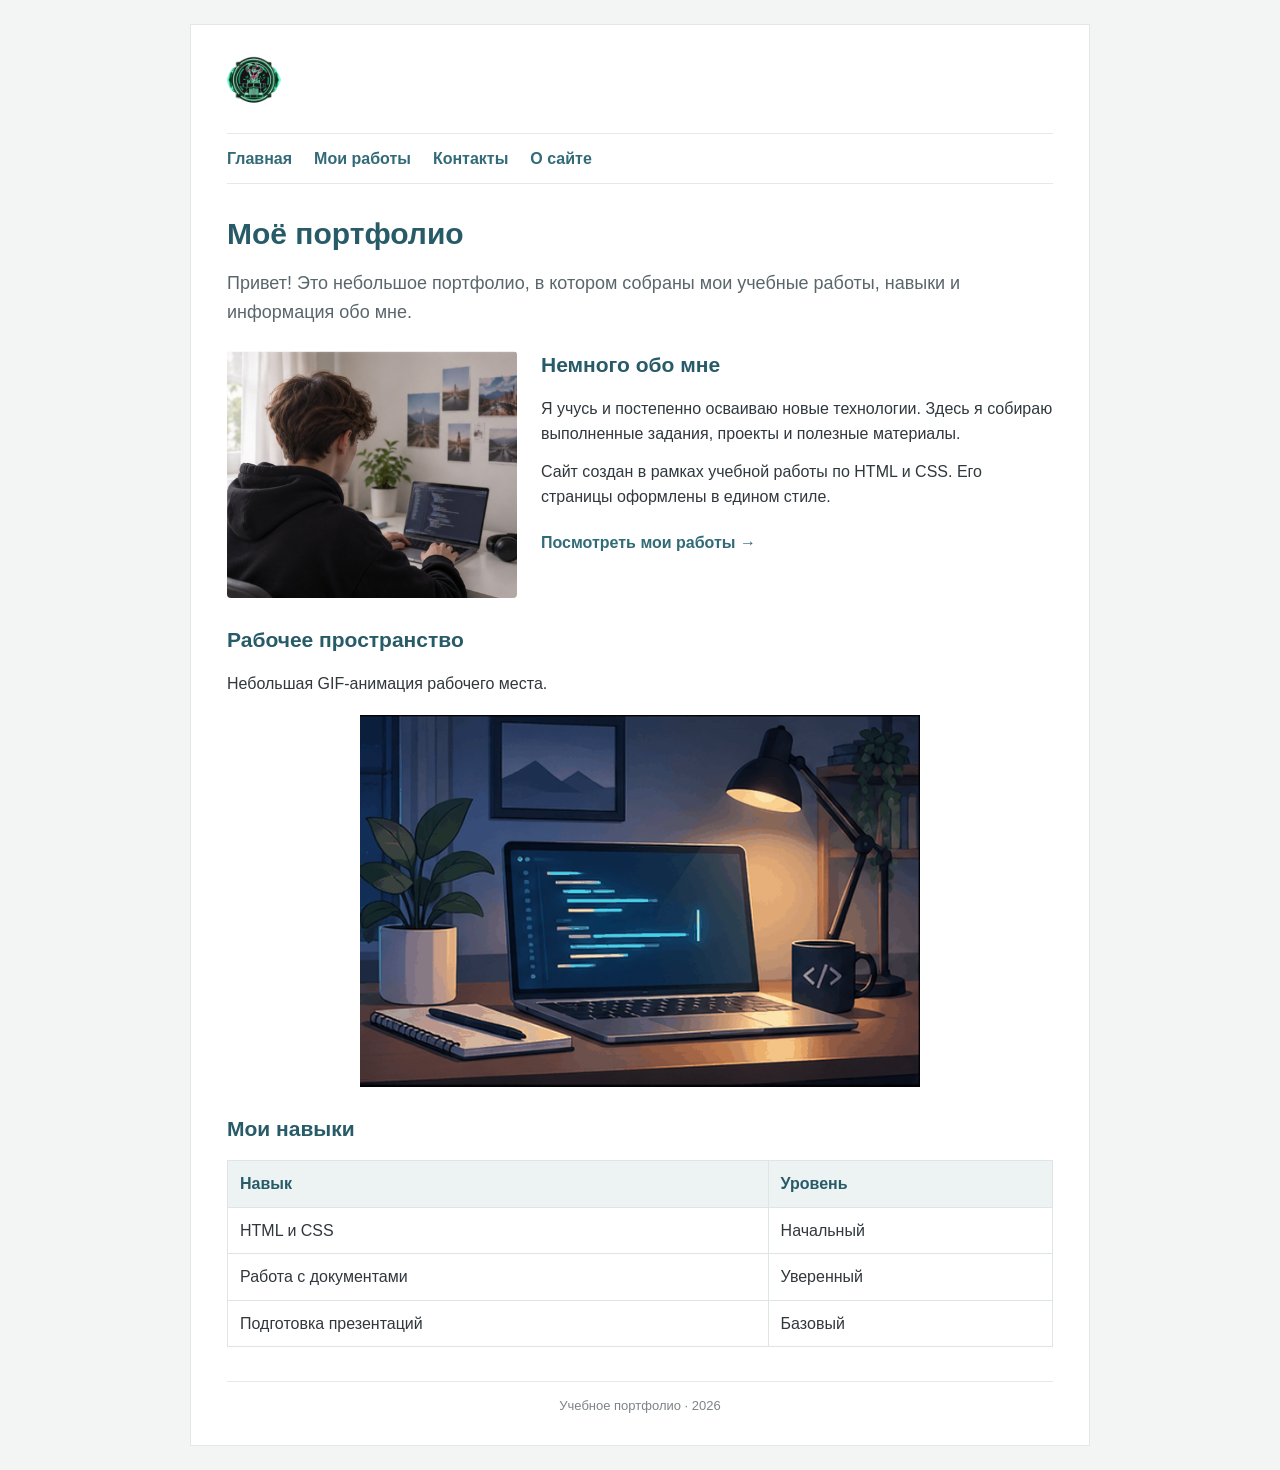
==== commit 44abf0f9: "Add files via upload" ====
--- a/index.html
+++ b/index.html
@@ -1,73 +1,32 @@
 <!DOCTYPE html>
 <html lang="ru">
 <head>
-    <meta charset="UTF-8">
-    <title>Моё портфолио — Главная</title>
-    <link rel="stylesheet" href="style.css">
+<meta charset="UTF-8">
+<meta name="viewport" content="width=device-width, initial-scale=1.0">
+<title>Моё портфолио</title>
+<link rel="stylesheet" href="style.css">
 </head>
-<body>
-
+<body class="">
 <div class="container">
-    <a href="index.html">
-        <img src="images/logo.png" alt="На главную" class="logo">
-    </a>
-
-
-    <nav class="site-nav">
-        <a href="index.html">Главная</a>
-        <a href="1.html">Мои работы</a>
-        <a href="2.html">Контакты</a>
-        <a href="3.html">О сайте</a>
-    </nav>
-
-    <h1 class="main-title">Привет, это моё портфолио</h1>
-
-    <p>
-        <font face="Arial" color="#2c3e50" size="3">
-            Я учусь и постепенно собираю здесь свои учебные проекты. Этот сайт создан как часть лабораторной работы и знакомит посетителей с моими работами, навыками и контактами.
-        </font>
-    </p>
-
-    <p>
-        Здесь будут появляться мои работы: рефераты, презентации, небольшие исследования. Раздел будет пополняться новыми материалами по мере учёбы.
-    </p>
-
-    <p style="text-align: center; font-style: italic; color: #666;">
-        Спасибо, что заглянули. Если хотите связаться — переходите на страницу «Контакты».
-    </p>
-
-    <img src="images/avatar.jpg" alt="Студент работает за ноутбуком в учебном пространстве" class="avatar">
-
-
-    <h2>Рабочее пространство</h2>
-    <p>Небольшая анимация моего рабочего места и процесса создания проектов.</p>
-    <img src="images/portfolio-workspace.gif"
-         alt="Анимированное рабочее место с ноутбуком и редактором кода"
-         class="portfolio-gif">
-
-    <h2>Мои навыки</h2>
-    <table>
-        <tr>
-            <td><b>Навык</b></td>
-            <td><b>Уровень</b></td>
-        </tr>
-        <tr>
-            <td>HTML / CSS (базовый)</td>
-            <td>Начальный</td>
-        </tr>
-        <tr>
-            <td>Работа с документами</td>
-            <td>Уверенный</td>
-        </tr>
-    </table>
-
-    <hr>
-
-    <p style="text-align: center;">
-        <a href="1.html">📁 Мои работы</a> &nbsp;|&nbsp;
-        <a href="2.html">📞 Контакты</a>
-    </p>
+<header><a href="index.html" class="logo-link"><img src="images/logo.png" alt="Логотип — перейти на главную" class="logo"></a><nav class="site-nav">
+<a href="index.html">Главная</a>
+<a href="1.html">Мои работы</a>
+<a href="2.html">Контакты</a>
+<a href="3.html">О сайте</a>
+</nav></header>
+<main>
+<h1>Моё портфолио</h1>
+<p class="lead">Привет! Это небольшое портфолио, в котором собраны мои учебные работы, навыки и информация обо мне.</p>
+<div class="intro image-text">
+<img src="images/avatar.jpg" alt="Студент работает за ноутбуком" class="work-image">
+<div class="side-text"><h2>Немного обо мне</h2><p>Я учусь и постепенно осваиваю новые технологии. Здесь я собираю выполненные задания, проекты и полезные материалы.</p><p>Сайт создан в рамках учебной работы по HTML и CSS. Его страницы оформлены в едином стиле.</p><a class="text-link" href="1.html">Посмотреть мои работы →</a></div>
 </div>
-
+<h2>Рабочее пространство</h2>
+<p>Небольшая GIF-анимация рабочего места.</p>
+<img src="images/portfolio-workspace.gif" alt="Анимация рабочего места с ноутбуком" class="portfolio-gif">
+<h2>Мои навыки</h2>
+<table><tr><th>Навык</th><th>Уровень</th></tr><tr><td>HTML и CSS</td><td>Начальный</td></tr><tr><td>Работа с документами</td><td>Уверенный</td></tr><tr><td>Подготовка презентаций</td><td>Базовый</td></tr></table>
+</main><footer>Учебное портфолио · 2026</footer>
+</div>
 </body>
-</html>
+</html>
--- a/style.css
+++ b/style.css
@@ -1,167 +1,66 @@
-/* Базовые настройки */
+/* Общие настройки сайта */
+* { box-sizing: border-box; }
 body {
-    font-family: 'Segoe UI', Arial, sans-serif;
-    background-color: #f4f7f6; /* Светло-серый фон */
-    color: #333;
     margin: 0;
-    padding: 0;
+    padding: 24px;
+    font-family: Arial, sans-serif;
+    color: #30383d;
+    background: #f3f5f5;
     line-height: 1.6;
 }
-
-/* Центрируем весь контент на странице */
 .container {
-    max-width: 800px;
-    margin: 30px auto;
-    background-color: #ffffff; /* Белая карточка для контента */
-    padding: 40px;
-    border-radius: 8px;
-    box-shadow: 0 4px 15px rgba(0,0,0,0.05); /* Легкая тень */
+    max-width: 900px;
+    margin: 0 auto;
+    padding: 28px 36px;
+    background: #ffffff;
+    border: 1px solid #e2e7e7;
 }
-
-/* Цвет заголовков */
-h1, h2 {
-    color: #1a5f7a;
-    margin-top: 0;
-}
-
-/* Линия-разделитель */
-hr {
-    border: 0;
-    height: 1px;
-    background: #ddd;
-    margin: 30px 0;
-}
-
-/* Логотип */
-.logo {
-    width: 60px;
-    height: auto;
-    border-radius: 50%; /* Делает логотип круглым (если картинка квадратная) */
-}
-
-/* Главная картинка (аватар) */
-.avatar {
-    max-width: 100%;
-    height: auto;
-    border-radius: 8px;
-    margin: 20px 0;
-    display: block;
-}
-
-/* Картинка слева, текст справа — требование задания */
-.image-text {
-    display: flex;
-    align-items: flex-start;
-    gap: 25px;
-    margin: 20px 0;
-}
-
-.work-image {
-    display: block;
-    width: 38%;
-    max-width: 250px;
-    height: auto;
-    border-radius: 8px;
-}
-
-.side-text {
-    flex: 1;
-}
-.side-text p:first-child {
-    margin-top: 0;
-}
-
-/* Единая навигация на всех страницах */
+header { display: block; }
+.logo-link { display: inline-block; }
+.logo { width: 54px; height: 54px; object-fit: contain; display: block; }
 .site-nav {
     display: flex;
     flex-wrap: wrap;
-    gap: 18px;
-    margin: 18px 0 28px;
+    gap: 22px;
+    margin: 18px 0 30px;
     padding: 12px 0;
-    border-top: 1px solid #e5e5e5;
-    border-bottom: 1px solid #e5e5e5;
+    border-top: 1px solid #e5e9e9;
+    border-bottom: 1px solid #e5e9e9;
 }
-.site-nav a {
-    display: inline-block;
+a { color: #326b78; text-decoration: none; }
+a:hover { color: #1d4c57; text-decoration: underline; }
+.site-nav a { font-weight: bold; }
+h1, h2 { color: #285b68; line-height: 1.3; }
+h1 { margin: 0 0 16px; font-size: 30px; }
+h2 { margin-top: 28px; font-size: 21px; }
+p { margin: 12px 0; }
+.lead { font-size: 18px; color: #59666b; }
+.image-text { display: flex; align-items: flex-start; gap: 24px; margin: 24px 0; }
+.work-image { display: block; width: 38%; max-width: 290px; height: auto; border-radius: 4px; }
+.side-text { flex: 1; }
+.side-text h2 { margin-top: 0; }
+.text-link { display: inline-block; margin-top: 8px; font-weight: bold; }
+.portfolio-gif { display: block; width: 100%; max-width: 560px; height: auto; margin: 18px auto 28px; }
+table { width: 100%; border-collapse: collapse; margin: 16px 0 26px; }
+th, td { padding: 10px 12px; border: 1px solid #dfe5e5; text-align: left; }
+th { background: #edf3f3; color: #285b68; }
+.file-list { padding-left: 22px; }
+.file-list li { margin: 10px 0; }
+.contact-card { padding: 18px 22px; background: #f5f8f8; border-left: 3px solid #6c9ba4; }
+.note { color: #778186; font-size: 14px; }
+footer { margin-top: 34px; padding-top: 14px; border-top: 1px solid #e5e9e9; color: #7b8589; font-size: 13px; text-align: center; }
+/* Небольшая анимация заголовка */
+h1 { animation: appear 0.7s ease-out; }
+@keyframes appear { from { opacity: 0; transform: translateY(6px); } to { opacity: 1; transform: translateY(0); } }
+/* Фоновая картинка на странице «О сайте» */
+.about-page { background: #263238 url('images/bg.jpg') center center / cover fixed; }
+.about-page .container { background: rgba(255,255,255,0.94); }
+.about-panel { max-width: 680px; padding: 18px 22px; background: #ffffff; }
+@media (max-width: 620px) {
+    body { padding: 10px; }
+    .container { padding: 20px 16px; }
+    .site-nav { gap: 12px; }
+    .image-text { flex-direction: column; }
+    .work-image { width: 100%; max-width: 100%; }
+    h1 { font-size: 25px; }
 }
-
-/* Таблица */
-table {
-    width: 100%;
-    border-collapse: collapse;
-    margin: 20px 0;
-    background-color: #fff;
-}
-
-td {
-    padding: 12px;
-    border: 1px solid #ddd;
-    text-align: left;
-}
-
-tr:nth-child(even) {
-    background-color: #f9f9f9;
-}
-
-/* Ссылки */
-a {
-    color: #006699;
-    text-decoration: none;
-    font-weight: bold;
-}
-
-a:hover {
-    color: #ff6600;
-    text-decoration: underline;
-}
-
-/* Анимация (требование задания) */
-.main-title {
-    animation: pulse 2s infinite;
-}
-
-@keyframes pulse {
-    0% { transform: scale(1); }
-    50% { transform: scale(1.03); color: #2c8caf; }
-    100% { transform: scale(1); }
-}
-
-/* Фоновая картинка для страницы 1.html */
-.bg-page {
-    background-image: url('images/bg.jpg');
-    background-size: cover;
-    background-attachment: fixed;
-}
-.bg-page .container {
-    background-color: rgba(255, 255, 255, 0.95); /* Полупрозрачный белый фон, чтобы текст читался */
-}
-
-
-/* GIF-анимация рабочего пространства в портфолио */
-.portfolio-gif {
-    display: block;
-    width: 100%;
-    max-width: 640px;
-    height: auto;
-    margin: 20px auto 30px;
-    border-radius: 10px;
-    box-shadow: 0 4px 15px rgba(0, 0, 0, 0.12);
-}
-
-
-/* Чтобы блок с картинкой и текстом правильно выглядел на телефонах */
-@media (max-width: 600px) {
-    .container {
-        margin: 12px;
-        padding: 20px;
-    }
-
-    .image-text {
-        flex-direction: column;
-    }
-
-    .work-image {
-        width: 100%;
-        max-width: 100%;
-    }
-}
